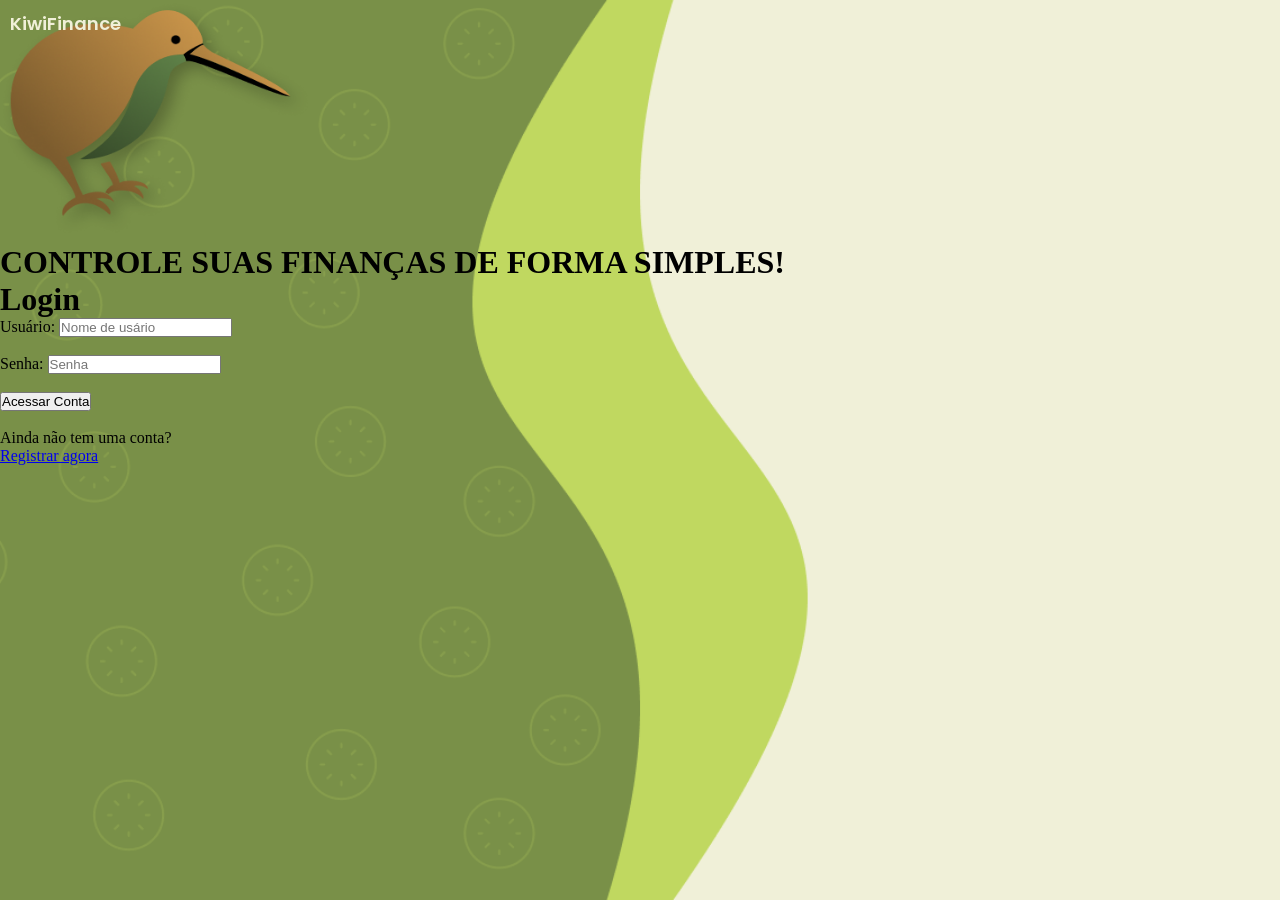
==== frontend/auth/login.html @ c8d4d3ef "salvando-progresso" ====
<!DOCTYPE html>
<html lang="pt-br">
<head>
    <meta charset="UTF-8">
    <meta name="viewport" content="width=device-width, initial-scale=1.0">
    <title>KiwiFinance</title>
    <link rel="icon" href="/frontend/assets/images/Kiwi.png">
    <link rel="stylesheet" href="css/auth.css">
</head>
<body>
    <!--LOGO CANTO SUPERIOR ESQUERDO-->

    <header>
        <div class="Logo">
            <h3>KiwiFinance</h3>
        </div>
    </header>

    <!--AREA DE LOGIN-->
    <main>

        <div class="main-login">

            <div class="logo">
                <img src="/frontend/assets/images/Kiwi.png" alt="Logo-Kiwi">
             </div>


            <div class="left-login">
                <h1>CONTROLE SUAS FINANÇAS DE FORMA SIMPLES!</h1>
            </div>

            <div class="right-login">
                <div class="card-login">
                    <h1>Login</h1>

                    <form action="login" method="post">
                        <label for="username">Usuário:</label>
                        <input type="text" id="username" name="username" placeholder="Nome de usário">

                        <br><br>

                        <label for="password">Senha:</label>
                        <input type="password" name="password" id="password" placeholder="Senha">

                        <br><br>

                        <button type="submit">Acessar Conta</button>

                        <br><br>

                        <p>Ainda não tem uma conta?</p>
                        <a href="/frontend/auth/register.html"> Registrar agora</a>

                    </form>
                </div>
            </div>

        </div>

    </main>

</body>
</html>
---- frontend/auth/css/auth.css ----
@import url('https://fonts.googleapis.com/css2?family=Poppins:ital,wght@0,100;0,200;0,300;0,400;0,500;0,600;0,700;0,800;0,900;1,100;1,200;1,300;1,400;1,500;1,600;1,700;1,800;1,900&display=swap');
@import url('https://fonts.googleapis.com/css2?family=Aboreto&family=Poppins:ital,wght@0,100;0,200;0,300;0,400;0,500;0,600;0,700;0,800;0,900;1,100;1,200;1,300;1,400;1,500;1,600;1,700;1,800;1,900&display=swap');

*{
    margin: 0;
    padding: 0;
    box-sizing: border-box;
}

body{
    height: 100vh;
    background: url('/frontend/assets/images/Login.png') no-repeat center;
    background-size: cover;
    position: relative;
    overflow: hidden;
}

header{
    position:absolute;
    top: 10px;
    left: 10px;
    z-index: 10;
}

h3{
    color:#F0F0D8;
    font-family:'Poppins', sans-serif;
    font-size: 18px;
    font-weight: 600;
}

.main-login{
    display: flex;
    height: 100vh;
    flex-direction: column;
}

.left-login{
    display: flex;
    flex-direction: column;
}

img{
    width: 315px;
    height: 240px;
}
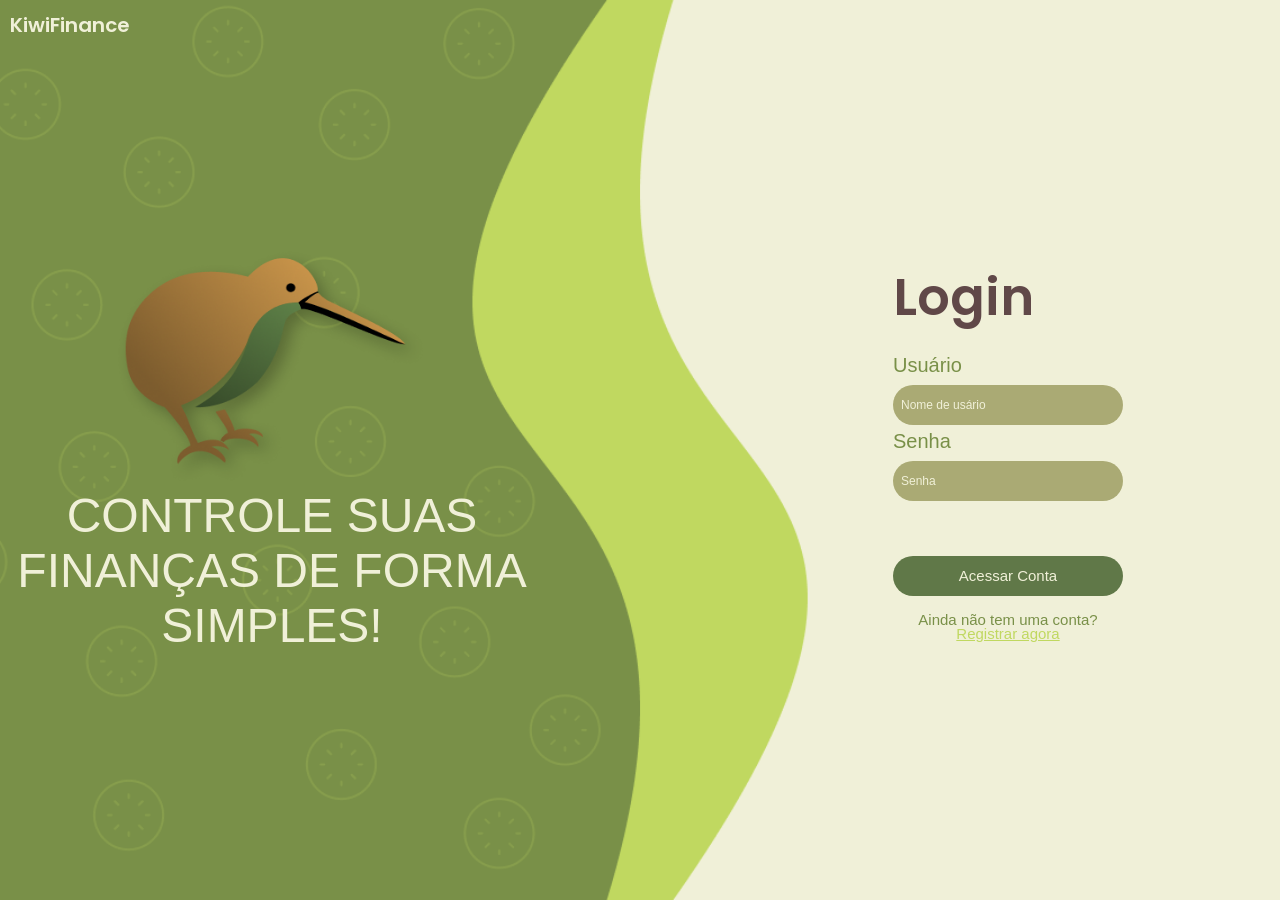
==== commit 1e6f53f0: "Layout da tela de login" ====
--- a/frontend/auth/login.html
+++ b/frontend/auth/login.html
@@ -18,44 +18,31 @@
 
     <!--AREA DE LOGIN-->
     <main>
-
         <div class="main-login">
-
-            <div class="logo">
-                <img src="/frontend/assets/images/Kiwi.png" alt="Logo-Kiwi">
-             </div>
-
-
-            <div class="left-login">
-                <h1>CONTROLE SUAS FINANÇAS DE FORMA SIMPLES!</h1>
+            <div class="left-login"> <!--LADO ESQUERDO-->
+                <img src="/frontend/assets/images/Kiwi.png" alt="Logo Kiwi"
+                width="315px"
+                height="240px">
+                <h1>CONTROLE SUAS</h1> 
+                <h1>FINANÇAS DE FORMA</h1>
+                <h1>SIMPLES!</h1>
             </div>
 
-            <div class="right-login">
+            <div class="right-login"> <!--LADO DIREITO-->
                 <div class="card-login">
                     <h1>Login</h1>
-
+                    <br>
                     <form action="login" method="post">
-                        <label for="username">Usuário:</label>
+                        <label for="username">Usuário</label>
                         <input type="text" id="username" name="username" placeholder="Nome de usário">
-
-                        <br><br>
-
-                        <label for="password">Senha:</label>
-                        <input type="password" name="password" id="password" placeholder="Senha">
-
-                        <br><br>
-
+                        <label for="password">Senha</label>
+                        <input type="password" id="password" name="password" placeholder="Senha">
                         <button type="submit">Acessar Conta</button>
-
-                        <br><br>
-
                         <p>Ainda não tem uma conta?</p>
-                        <a href="/frontend/auth/register.html"> Registrar agora</a>
-
+                        <a href="/frontend/auth/register.html">Registrar agora</a>
                     </form>
                 </div>
             </div>
-
         </div>
 
     </main>
--- a/frontend/auth/css/auth.css
+++ b/frontend/auth/css/auth.css
@@ -4,11 +4,11 @@
 *{
     margin: 0;
     padding: 0;
-    box-sizing: border-box;
 }
 
 body{
     height: 100vh;
+    width: 100vw;
     background: url('/frontend/assets/images/Login.png') no-repeat center;
     background-size: cover;
     position: relative;
@@ -24,23 +24,113 @@
 
 h3{
     color:#F0F0D8;
+    font-size: 20px;
+    font-weight: 600;
     font-family:'Poppins', sans-serif;
-    font-size: 18px;
-    font-weight: 600;
 }
 
 .main-login{
     display: flex;
     height: 100vh;
-    flex-direction: column;
 }
 
 .left-login{
+    flex: 1; /* ocupa metade */
     display: flex;
     flex-direction: column;
+    justify-content: center;
+    align-items: center;
+    
 }
 
-img{
-    width: 315px;
-    height: 240px;
-}+.left-login h1{
+    color: #F0F0D8;
+    font-family: 'Aboreto', sans-serif;
+    font-weight: 48;
+    font-size: 48px;
+    align-items: center;
+    text-align: center;
+}
+
+
+.right-login{
+    flex: 1; /* ocupa metade */
+    display: flex;
+    justify-content: center;
+    align-items: center;
+    padding-left: 15%;
+}
+
+.right-login h1{
+    color: #604848;
+    font-weight: 600;
+    font-family:'Poppins', sans-serif;
+    font-size: 51px;
+}
+
+input {
+    display: block;
+    margin-top: 3px;
+    width: 230px;
+    height: 40px;
+    border: none;
+    padding: 8px;
+    border-radius: 24px;
+    background: #AAAA74;
+    outline: none;
+    box-sizing: border-box;
+}
+
+input::placeholder{
+    color: #F0F0D8;
+    font-family: 'Poppins', sans-serif;
+    font-size: 12px;
+}
+
+label{
+    color: #799048;
+    font-family: 'Poppins', sans-serif;
+    font-size: 20px;
+}
+
+form{
+    display: flex;
+    flex-direction: column;
+    gap: 5px;
+}
+
+button{
+    margin-top: 50px;
+    border-radius: 24px;
+    border: none;
+    background: #607848;
+    outline: none;
+    cursor: pointer;
+    color: #F0F0D8;
+    height: 30px;
+    width: 230px;
+    height: 40px;
+    font-family: 'Poppins', sans-serif;
+    font-size: 15px;
+}
+
+button:hover{
+    background: #40552c;
+    transition: 0.3s;
+}
+
+p{
+    text-align: center;
+    margin-top: 10px;
+    color: #799048;
+    font-family: 'Poppins', sans-serif;
+    font-size: 15px;
+}
+
+a{
+    text-align: center;
+    margin-top: -8px;
+    font-family: 'Poppins', sans-serif;
+    font-size: 15px;
+    color: #C0D860;
+}
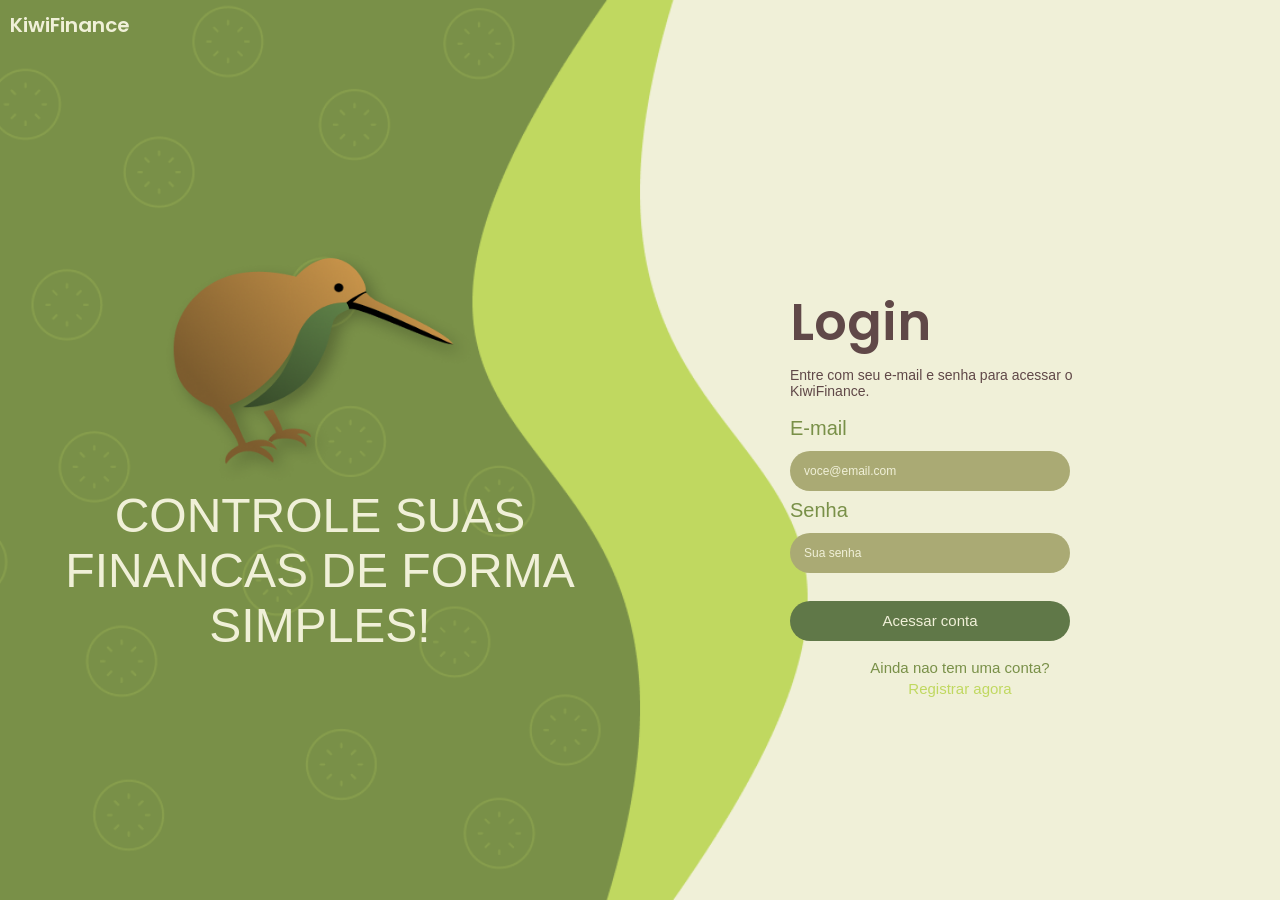
==== commit 720a281f: "Integrar a autenticação JWT entre o backend e o frontend" ====
--- a/frontend/auth/login.html
+++ b/frontend/auth/login.html
@@ -3,49 +3,48 @@
 <head>
     <meta charset="UTF-8">
     <meta name="viewport" content="width=device-width, initial-scale=1.0">
-    <title>KiwiFinance</title>
-    <link rel="icon" href="/frontend/assets/images/Kiwi.png">
+    <title>KiwiFinance - Login</title>
+    <link rel="icon" href="../assets/images/Kiwi.png">
     <link rel="stylesheet" href="css/auth.css">
 </head>
-<body>
-    <!--LOGO CANTO SUPERIOR ESQUERDO-->
-
+<body data-auth-page="login">
     <header>
         <div class="Logo">
             <h3>KiwiFinance</h3>
         </div>
     </header>
 
-    <!--AREA DE LOGIN-->
     <main>
         <div class="main-login">
-            <div class="left-login"> <!--LADO ESQUERDO-->
-                <img src="/frontend/assets/images/Kiwi.png" alt="Logo Kiwi"
-                width="315px"
-                height="240px">
-                <h1>CONTROLE SUAS</h1> 
-                <h1>FINANÇAS DE FORMA</h1>
+            <div class="left-login">
+                <img src="../assets/images/Kiwi.png" alt="Logo Kiwi" width="315" height="240">
+                <h1>CONTROLE SUAS</h1>
+                <h1>FINANCAS DE FORMA</h1>
                 <h1>SIMPLES!</h1>
             </div>
 
-            <div class="right-login"> <!--LADO DIREITO-->
+            <div class="right-login">
                 <div class="card-login">
                     <h1>Login</h1>
-                    <br>
-                    <form action="login" method="post">
-                        <label for="username">Usuário</label>
-                        <input type="text" id="username" name="username" placeholder="Nome de usário">
+                    <p class="auth-subtitle">Entre com seu e-mail e senha para acessar o KiwiFinance.</p>
+                    <div class="auth-message" id="auth-message" hidden></div>
+
+                    <form data-auth-form novalidate>
+                        <label for="email">E-mail</label>
+                        <input type="email" id="email" name="email" placeholder="voce@email.com" autocomplete="email" required>
+
                         <label for="password">Senha</label>
-                        <input type="password" id="password" name="password" placeholder="Senha">
-                        <button type="submit">Acessar Conta</button>
-                        <p>Ainda não tem uma conta?</p>
-                        <a href="/frontend/auth/register.html">Registrar agora</a>
+                        <input type="password" id="password" name="password" placeholder="Sua senha" autocomplete="current-password" required>
+
+                        <button type="submit">Acessar conta</button>
+                        <p>Ainda nao tem uma conta?</p>
+                        <a href="register.html">Registrar agora</a>
                     </form>
                 </div>
             </div>
         </div>
-
     </main>
 
+    <script type="module" src="js/auth.js"></script>
 </body>
-</html>+</html>
--- a/frontend/auth/css/auth.css
+++ b/frontend/auth/css/auth.css
@@ -1,125 +1,164 @@
 @import url('https://fonts.googleapis.com/css2?family=Poppins:ital,wght@0,100;0,200;0,300;0,400;0,500;0,600;0,700;0,800;0,900;1,100;1,200;1,300;1,400;1,500;1,600;1,700;1,800;1,900&display=swap');
 @import url('https://fonts.googleapis.com/css2?family=Aboreto&family=Poppins:ital,wght@0,100;0,200;0,300;0,400;0,500;0,600;0,700;0,800;0,900;1,100;1,200;1,300;1,400;1,500;1,600;1,700;1,800;1,900&display=swap');
 
-*{
+* {
     margin: 0;
     padding: 0;
-}
-
-body{
-    height: 100vh;
-    width: 100vw;
-    background: url('/frontend/assets/images/Login.png') no-repeat center;
+    box-sizing: border-box;
+}
+
+body {
+    min-height: 100vh;
+    width: 100%;
+    background: url('../../assets/images/Login.png') no-repeat center;
     background-size: cover;
     position: relative;
-    overflow: hidden;
-}
-
-header{
-    position:absolute;
+    overflow-x: hidden;
+    overflow-y: auto;
+}
+
+header {
+    position: absolute;
     top: 10px;
     left: 10px;
     z-index: 10;
 }
 
-h3{
-    color:#F0F0D8;
+h3 {
+    color: #F0F0D8;
     font-size: 20px;
     font-weight: 600;
-    font-family:'Poppins', sans-serif;
-}
-
-.main-login{
-    display: flex;
-    height: 100vh;
-}
-
-.left-login{
-    flex: 1; /* ocupa metade */
+    font-family: 'Poppins', sans-serif;
+}
+
+main {
+    min-height: 100vh;
+}
+
+.main-login {
+    display: flex;
+    min-height: 100vh;
+}
+
+.left-login {
+    flex: 1;
     display: flex;
     flex-direction: column;
     justify-content: center;
     align-items: center;
-    
-}
-
-.left-login h1{
+    padding: 40px 20px;
+}
+
+.left-login h1 {
     color: #F0F0D8;
     font-family: 'Aboreto', sans-serif;
-    font-weight: 48;
+    font-weight: 400;
     font-size: 48px;
-    align-items: center;
     text-align: center;
 }
 
-
-.right-login{
-    flex: 1; /* ocupa metade */
+.right-login {
+    flex: 1;
     display: flex;
     justify-content: center;
     align-items: center;
-    padding-left: 15%;
-}
-
-.right-login h1{
+    padding: 120px 20px 40px;
+}
+
+.card-login {
+    width: min(100%, 340px);
+}
+
+.right-login h1 {
     color: #604848;
     font-weight: 600;
-    font-family:'Poppins', sans-serif;
+    font-family: 'Poppins', sans-serif;
     font-size: 51px;
+}
+
+.auth-subtitle {
+    text-align: left;
+    margin: 6px 0 18px;
+    color: #604848;
+    font-family: 'Poppins', sans-serif;
+    font-size: 14px;
+}
+
+.auth-message {
+    margin-bottom: 16px;
+    padding: 12px 16px;
+    border-radius: 16px;
+    font-family: 'Poppins', sans-serif;
+    font-size: 14px;
+}
+
+.auth-message--error {
+    background: rgba(146, 79, 79, 0.15);
+    color: #7A2F2F;
+}
+
+.auth-message--success {
+    background: rgba(96, 120, 72, 0.16);
+    color: #40552C;
 }
 
 input {
     display: block;
     margin-top: 3px;
-    width: 230px;
-    height: 40px;
+    width: 100%;
+    max-width: 280px;
+    min-height: 40px;
     border: none;
-    padding: 8px;
+    padding: 8px 14px;
     border-radius: 24px;
     background: #AAAA74;
     outline: none;
-    box-sizing: border-box;
-}
-
-input::placeholder{
+}
+
+input::placeholder {
     color: #F0F0D8;
     font-family: 'Poppins', sans-serif;
     font-size: 12px;
 }
 
-label{
+label {
     color: #799048;
     font-family: 'Poppins', sans-serif;
     font-size: 20px;
 }
 
-form{
+form {
     display: flex;
     flex-direction: column;
-    gap: 5px;
-}
-
-button{
-    margin-top: 50px;
+    gap: 8px;
+}
+
+button {
+    margin-top: 20px;
     border-radius: 24px;
     border: none;
     background: #607848;
     outline: none;
     cursor: pointer;
     color: #F0F0D8;
-    height: 30px;
-    width: 230px;
-    height: 40px;
+    width: 100%;
+    max-width: 280px;
+    min-height: 40px;
     font-family: 'Poppins', sans-serif;
     font-size: 15px;
 }
 
-button:hover{
-    background: #40552c;
+button:hover {
+    background: #40552C;
     transition: 0.3s;
 }
 
-p{
+button:disabled {
+    opacity: 0.7;
+    cursor: wait;
+}
+
+p {
     text-align: center;
     margin-top: 10px;
     color: #799048;
@@ -127,10 +166,52 @@
     font-size: 15px;
 }
 
-a{
+a {
     text-align: center;
-    margin-top: -8px;
+    margin-top: -4px;
     font-family: 'Poppins', sans-serif;
     font-size: 15px;
     color: #C0D860;
-}
+    text-decoration: none;
+}
+
+a:hover {
+    text-decoration: underline;
+}
+
+@media (max-width: 960px) {
+    body {
+        background-position: left center;
+    }
+
+    .main-login {
+        flex-direction: column;
+    }
+
+    .left-login {
+        padding-top: 120px;
+    }
+
+    .left-login img {
+        width: 220px;
+        height: auto;
+    }
+
+    .left-login h1 {
+        font-size: 34px;
+    }
+
+    .right-login {
+        padding: 40px 20px 60px;
+    }
+
+    .right-login h1 {
+        font-size: 40px;
+    }
+
+    .card-login,
+    input,
+    button {
+        max-width: none;
+    }
+}
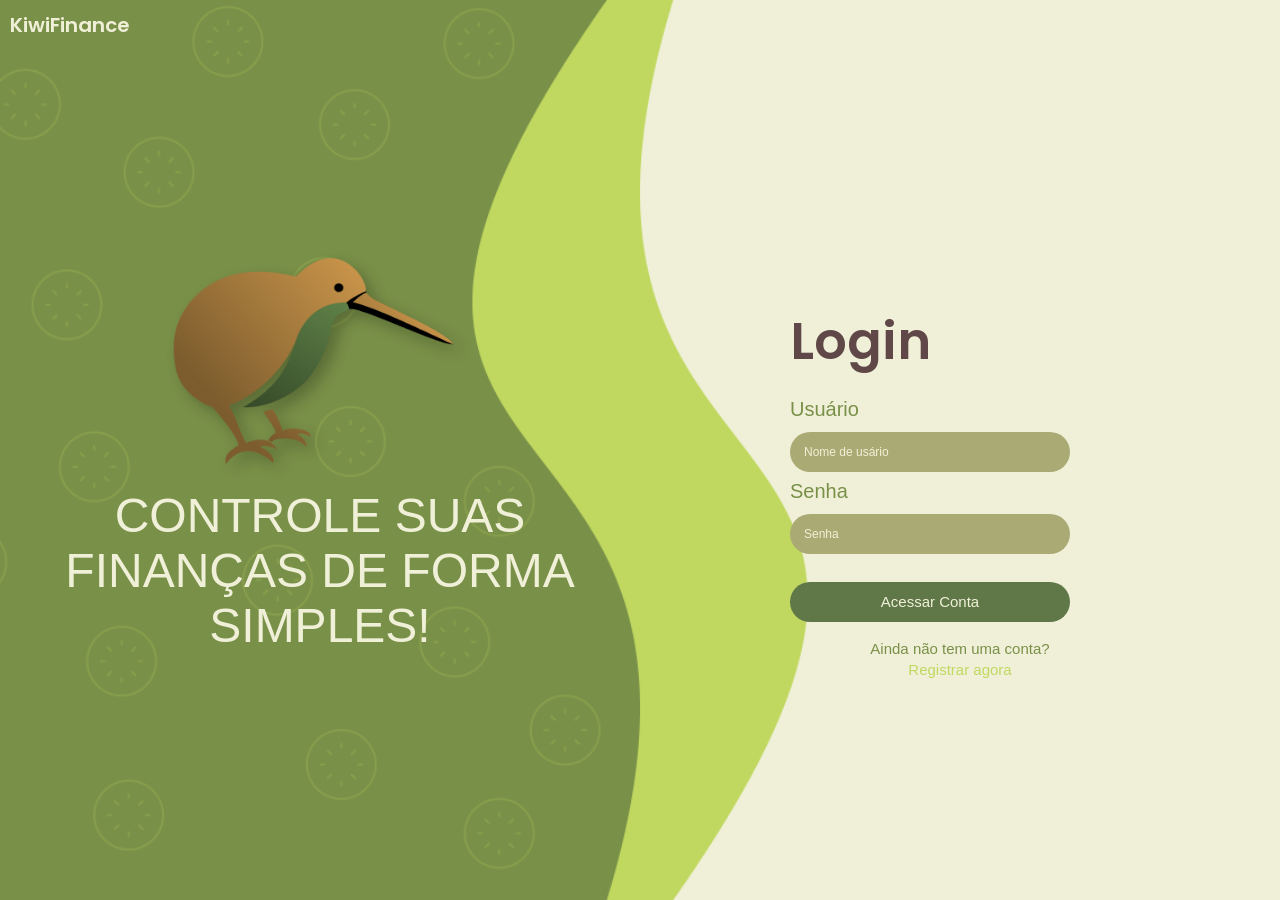
==== commit 876e6892: "Desenvolve pagina de cadastro com HTML e CSS, e prepara o ambiente para responsividade." ====
--- a/frontend/auth/login.html
+++ b/frontend/auth/login.html
@@ -3,48 +3,48 @@
 <head>
     <meta charset="UTF-8">
     <meta name="viewport" content="width=device-width, initial-scale=1.0">
-    <title>KiwiFinance - Login</title>
-    <link rel="icon" href="../assets/images/Kiwi.png">
+    <title>KiwiFinance</title> 
     <link rel="stylesheet" href="css/auth.css">
 </head>
-<body data-auth-page="login">
+<body>
+    <!--LOGO CANTO SUPERIOR ESQUERDO-->
+
     <header>
         <div class="Logo">
             <h3>KiwiFinance</h3>
         </div>
     </header>
 
+    <!--AREA DE LOGIN-->
     <main>
         <div class="main-login">
-            <div class="left-login">
-                <img src="../assets/images/Kiwi.png" alt="Logo Kiwi" width="315" height="240">
-                <h1>CONTROLE SUAS</h1>
-                <h1>FINANCAS DE FORMA</h1>
+            <div class="left-login"> <!--LADO ESQUERDO-->
+                <img src="/frontend/assets/images/Kiwi.png" alt="Logo Kiwi"
+                width="315px"
+                height="240px">
+                <h1>CONTROLE SUAS</h1> 
+                <h1>FINANÇAS DE FORMA</h1>
                 <h1>SIMPLES!</h1>
             </div>
 
-            <div class="right-login">
+            <div class="right-login"> <!--LADO DIREITO-->
                 <div class="card-login">
                     <h1>Login</h1>
-                    <p class="auth-subtitle">Entre com seu e-mail e senha para acessar o KiwiFinance.</p>
-                    <div class="auth-message" id="auth-message" hidden></div>
-
-                    <form data-auth-form novalidate>
-                        <label for="email">E-mail</label>
-                        <input type="email" id="email" name="email" placeholder="voce@email.com" autocomplete="email" required>
-
+                    <br>
+                    <form action="login" method="post">
+                        <label for="username">Usuário</label>
+                        <input type="text" id="username" name="username" placeholder="Nome de usário">
                         <label for="password">Senha</label>
-                        <input type="password" id="password" name="password" placeholder="Sua senha" autocomplete="current-password" required>
-
-                        <button type="submit">Acessar conta</button>
-                        <p>Ainda nao tem uma conta?</p>
-                        <a href="register.html">Registrar agora</a>
+                        <input type="password" id="password" name="password" placeholder="Senha">
+                        <button type="submit">Acessar Conta</button>
+                        <p>Ainda não tem uma conta?</p>
+                        <a href="/frontend/auth/register.html">Registrar agora</a>
                     </form>
                 </div>
             </div>
         </div>
+
     </main>
 
-    <script type="module" src="js/auth.js"></script>
 </body>
-</html>
+</html>
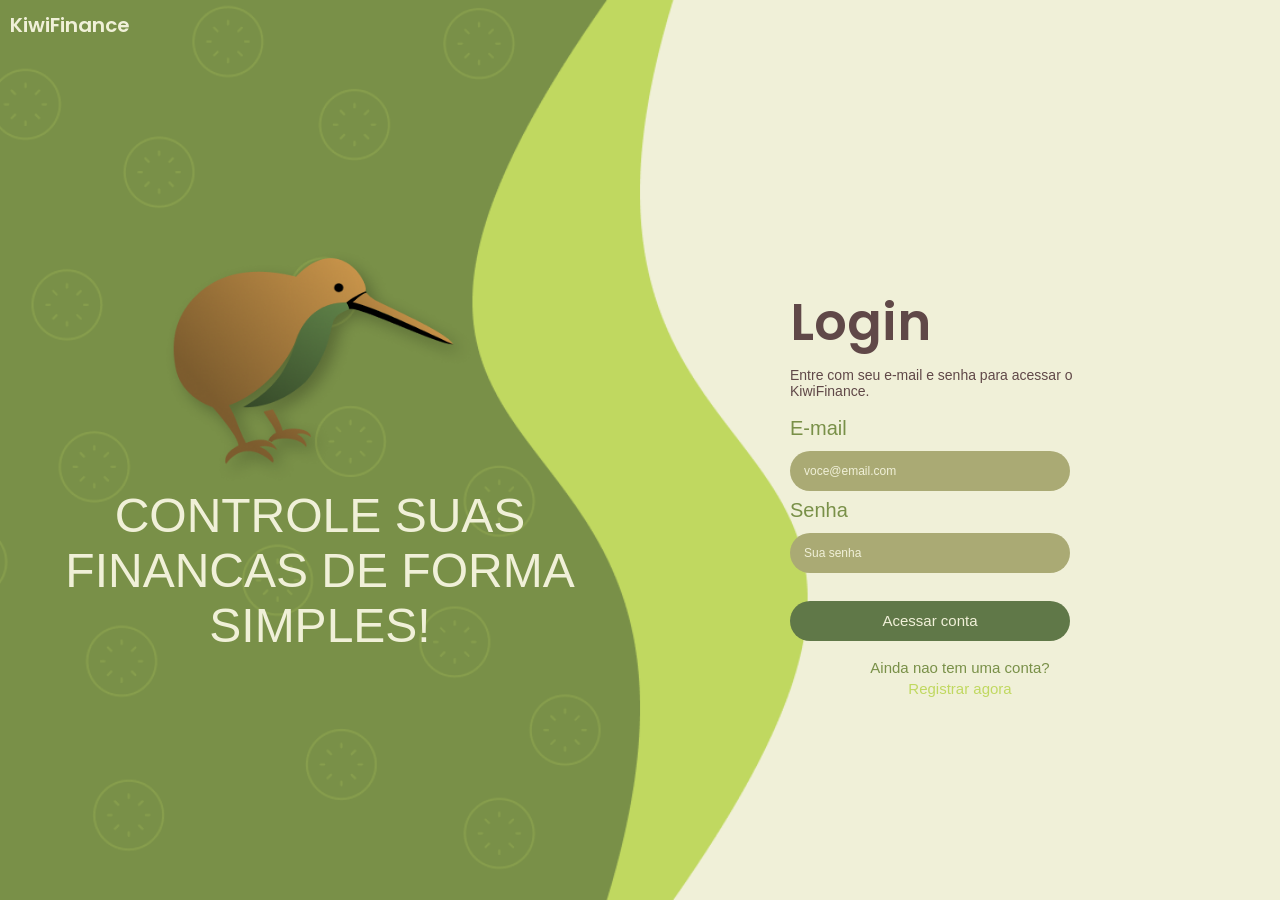
==== commit a7c22eff: "Merge branch 'main' into frontend-cadastro" ====
--- a/frontend/auth/login.html
+++ b/frontend/auth/login.html
@@ -6,45 +6,44 @@
     <title>KiwiFinance</title> 
     <link rel="stylesheet" href="css/auth.css">
 </head>
-<body>
-    <!--LOGO CANTO SUPERIOR ESQUERDO-->
-
+<body data-auth-page="login">
     <header>
         <div class="Logo">
             <h3>KiwiFinance</h3>
         </div>
     </header>
 
-    <!--AREA DE LOGIN-->
     <main>
         <div class="main-login">
-            <div class="left-login"> <!--LADO ESQUERDO-->
-                <img src="/frontend/assets/images/Kiwi.png" alt="Logo Kiwi"
-                width="315px"
-                height="240px">
-                <h1>CONTROLE SUAS</h1> 
-                <h1>FINANÇAS DE FORMA</h1>
+            <div class="left-login">
+                <img src="../assets/images/Kiwi.png" alt="Logo Kiwi" width="315" height="240">
+                <h1>CONTROLE SUAS</h1>
+                <h1>FINANCAS DE FORMA</h1>
                 <h1>SIMPLES!</h1>
             </div>
 
-            <div class="right-login"> <!--LADO DIREITO-->
+            <div class="right-login">
                 <div class="card-login">
                     <h1>Login</h1>
-                    <br>
-                    <form action="login" method="post">
-                        <label for="username">Usuário</label>
-                        <input type="text" id="username" name="username" placeholder="Nome de usário">
+                    <p class="auth-subtitle">Entre com seu e-mail e senha para acessar o KiwiFinance.</p>
+                    <div class="auth-message" id="auth-message" hidden></div>
+
+                    <form data-auth-form novalidate>
+                        <label for="email">E-mail</label>
+                        <input type="email" id="email" name="email" placeholder="voce@email.com" autocomplete="email" required>
+
                         <label for="password">Senha</label>
-                        <input type="password" id="password" name="password" placeholder="Senha">
-                        <button type="submit">Acessar Conta</button>
-                        <p>Ainda não tem uma conta?</p>
-                        <a href="/frontend/auth/register.html">Registrar agora</a>
+                        <input type="password" id="password" name="password" placeholder="Sua senha" autocomplete="current-password" required>
+
+                        <button type="submit">Acessar conta</button>
+                        <p>Ainda nao tem uma conta?</p>
+                        <a href="register.html">Registrar agora</a>
                     </form>
                 </div>
             </div>
         </div>
-
     </main>
 
+    <script type="module" src="js/auth.js"></script>
 </body>
-</html>+</html>
